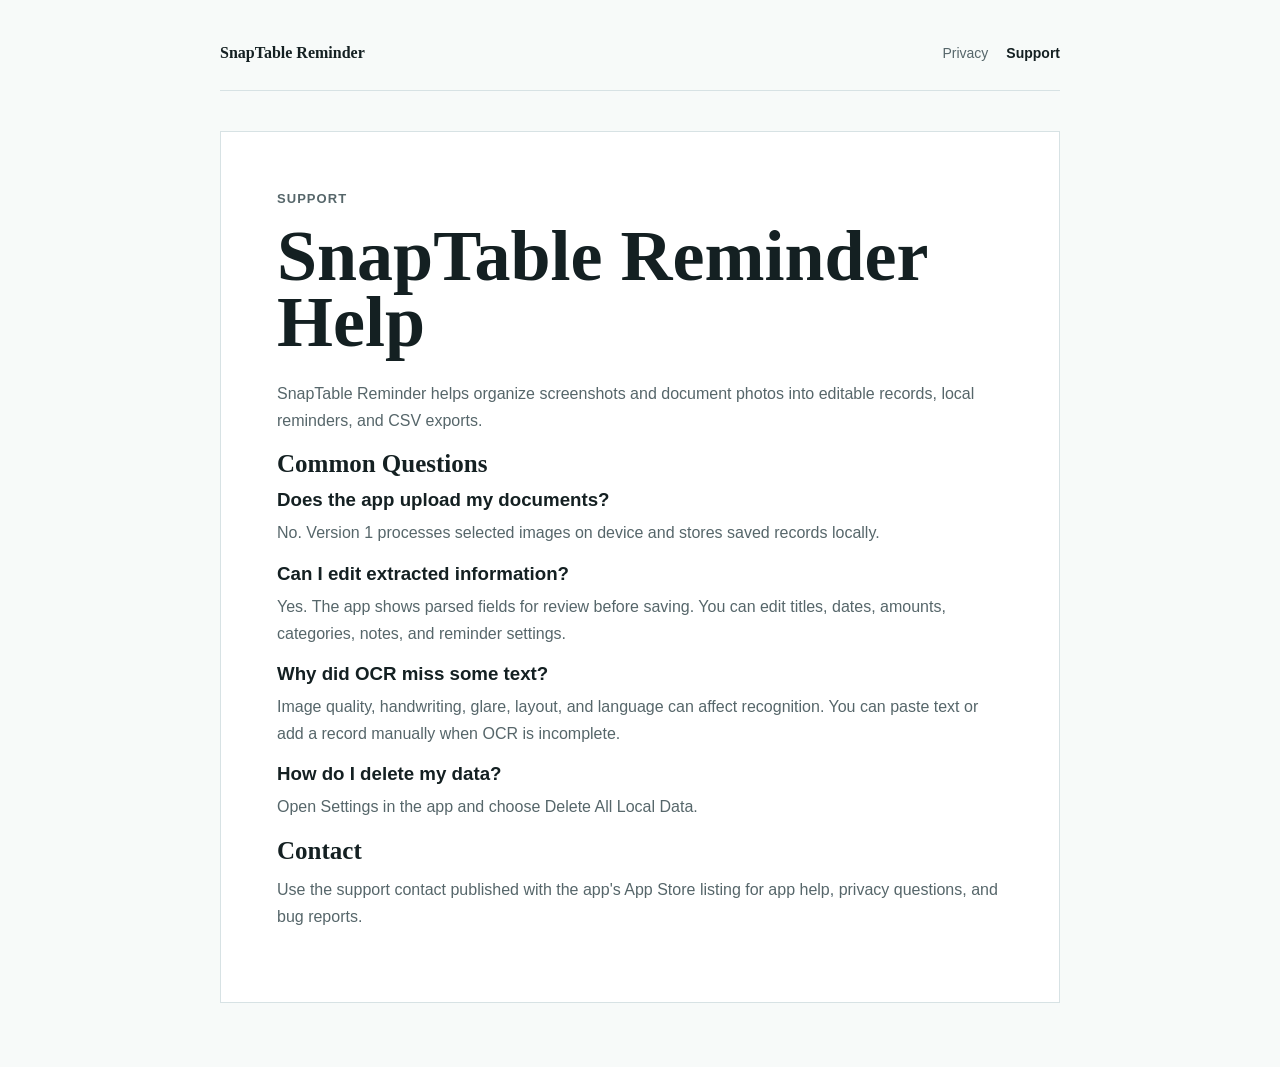
==== site/support.html @ 53bee6c2 "feat: add document scanning and app store site" ====
<!doctype html>
<html lang="en">
<head>
  <meta charset="utf-8">
  <meta name="viewport" content="width=device-width, initial-scale=1">
  <title>SnapTable Reminder Support</title>
  <meta name="description" content="Support page for SnapTable Reminder.">
  <link rel="stylesheet" href="styles.css">
</head>
<body>
  <main class="page narrow">
    <nav class="topbar" aria-label="Primary">
      <a class="brand" href="index.html">SnapTable Reminder</a>
      <div class="navlinks">
        <a href="privacy.html">Privacy</a>
        <a href="support.html" aria-current="page">Support</a>
      </div>
    </nav>

    <article class="doc">
      <p class="eyebrow">Support</p>
      <h1>SnapTable Reminder Help</h1>
      <p>SnapTable Reminder helps organize screenshots and document photos into editable records, local reminders, and CSV exports.</p>

      <h2>Common Questions</h2>
      <h3>Does the app upload my documents?</h3>
      <p>No. Version 1 processes selected images on device and stores saved records locally.</p>

      <h3>Can I edit extracted information?</h3>
      <p>Yes. The app shows parsed fields for review before saving. You can edit titles, dates, amounts, categories, notes, and reminder settings.</p>

      <h3>Why did OCR miss some text?</h3>
      <p>Image quality, handwriting, glare, layout, and language can affect recognition. You can paste text or add a record manually when OCR is incomplete.</p>

      <h3>How do I delete my data?</h3>
      <p>Open Settings in the app and choose Delete All Local Data.</p>

      <h2>Contact</h2>
      <p>Use the support contact published with the app's App Store listing for app help, privacy questions, and bug reports.</p>
    </article>
  </main>
</body>
</html>
---- site/styles.css ----
:root {
  color-scheme: light;
  --ink: #142022;
  --muted: #56666a;
  --line: #d7e2e4;
  --paper: #f7faf9;
  --panel: #ffffff;
  --teal: #167d83;
  --blue: #2d5fa7;
  --gold: #c9953a;
}

* {
  box-sizing: border-box;
}

body {
  margin: 0;
  background: var(--paper);
  color: var(--ink);
  font-family: ui-serif, Georgia, "Times New Roman", serif;
}

a {
  color: inherit;
}

.page {
  width: min(1120px, calc(100vw - 32px));
  margin: 0 auto;
  padding: 28px 0 64px;
}

.page.narrow {
  width: min(840px, calc(100vw - 32px));
}

.topbar {
  display: flex;
  align-items: center;
  justify-content: space-between;
  gap: 24px;
  padding: 16px 0 28px;
  border-bottom: 1px solid var(--line);
}

.brand {
  font-weight: 700;
  text-decoration: none;
  letter-spacing: 0;
}

.navlinks {
  display: flex;
  gap: 18px;
  font-family: ui-sans-serif, -apple-system, BlinkMacSystemFont, "Segoe UI", sans-serif;
  font-size: 14px;
}

.navlinks a {
  color: var(--muted);
  text-decoration: none;
}

.navlinks a[aria-current="page"] {
  color: var(--ink);
  font-weight: 700;
}

.hero {
  display: grid;
  grid-template-columns: minmax(0, 1.05fr) minmax(320px, 0.95fr);
  gap: 48px;
  align-items: center;
  min-height: 620px;
}

.eyebrow {
  color: var(--teal);
  font-family: ui-sans-serif, -apple-system, BlinkMacSystemFont, "Segoe UI", sans-serif;
  font-size: 13px;
  font-weight: 700;
  letter-spacing: 0.08em;
  text-transform: uppercase;
}

h1,
h2,
h3,
p {
  margin-top: 0;
}

h1 {
  max-width: 760px;
  font-size: clamp(48px, 8vw, 96px);
  line-height: 0.92;
  letter-spacing: 0;
  margin-bottom: 24px;
}

.lede {
  color: var(--muted);
  font-family: ui-sans-serif, -apple-system, BlinkMacSystemFont, "Segoe UI", sans-serif;
  font-size: 19px;
  line-height: 1.65;
  max-width: 620px;
}

.device-card {
  display: grid;
  place-items: center;
  min-height: 520px;
  border: 1px solid var(--line);
  background: linear-gradient(135deg, rgba(22, 125, 131, 0.11), rgba(45, 95, 167, 0.13));
}

.phone {
  width: min(300px, 86%);
  padding: 18px;
  border: 10px solid var(--ink);
  border-radius: 38px;
  background: var(--panel);
  box-shadow: 0 22px 60px rgba(20, 32, 34, 0.18);
  font-family: ui-sans-serif, -apple-system, BlinkMacSystemFont, "Segoe UI", sans-serif;
}

.phone-header {
  font-weight: 700;
  margin-bottom: 16px;
}

.scan-box {
  display: grid;
  gap: 10px;
  padding: 20px;
  min-height: 150px;
  background: #e9f2f3;
  border: 2px dashed var(--teal);
  margin-bottom: 18px;
}

.scan-box span,
.record-row {
  display: block;
  height: 14px;
  background: #c9d9dc;
}

.scan-box span:nth-child(2) {
  width: 82%;
}

.scan-box span:nth-child(3) {
  width: 64%;
}

.record-row {
  height: auto;
  margin-top: 10px;
  padding: 10px 12px;
  background: #f1f5f5;
  border-left: 4px solid var(--gold);
  font-size: 13px;
}

.record-row.strong {
  font-weight: 700;
}

.details {
  display: grid;
  grid-template-columns: repeat(3, 1fr);
  gap: 18px;
}

.details article,
.doc {
  background: var(--panel);
  border: 1px solid var(--line);
}

.details article {
  padding: 28px;
}

.details h2,
.doc h2 {
  font-size: 25px;
  line-height: 1.1;
  margin-bottom: 12px;
}

.details p,
.doc p {
  color: var(--muted);
  font-family: ui-sans-serif, -apple-system, BlinkMacSystemFont, "Segoe UI", sans-serif;
  line-height: 1.7;
}

.doc {
  margin-top: 40px;
  padding: clamp(28px, 5vw, 56px);
}

.doc h1 {
  font-size: clamp(42px, 7vw, 72px);
}

.doc h3 {
  margin-bottom: 8px;
  font-family: ui-sans-serif, -apple-system, BlinkMacSystemFont, "Segoe UI", sans-serif;
}

@media (max-width: 820px) {
  .topbar,
  .hero,
  .details {
    display: block;
  }

  .navlinks {
    margin-top: 14px;
  }

  .hero {
    min-height: auto;
    padding: 48px 0;
  }

  .device-card {
    min-height: 420px;
    margin-top: 32px;
  }

  .details article + article {
    margin-top: 16px;
  }
}
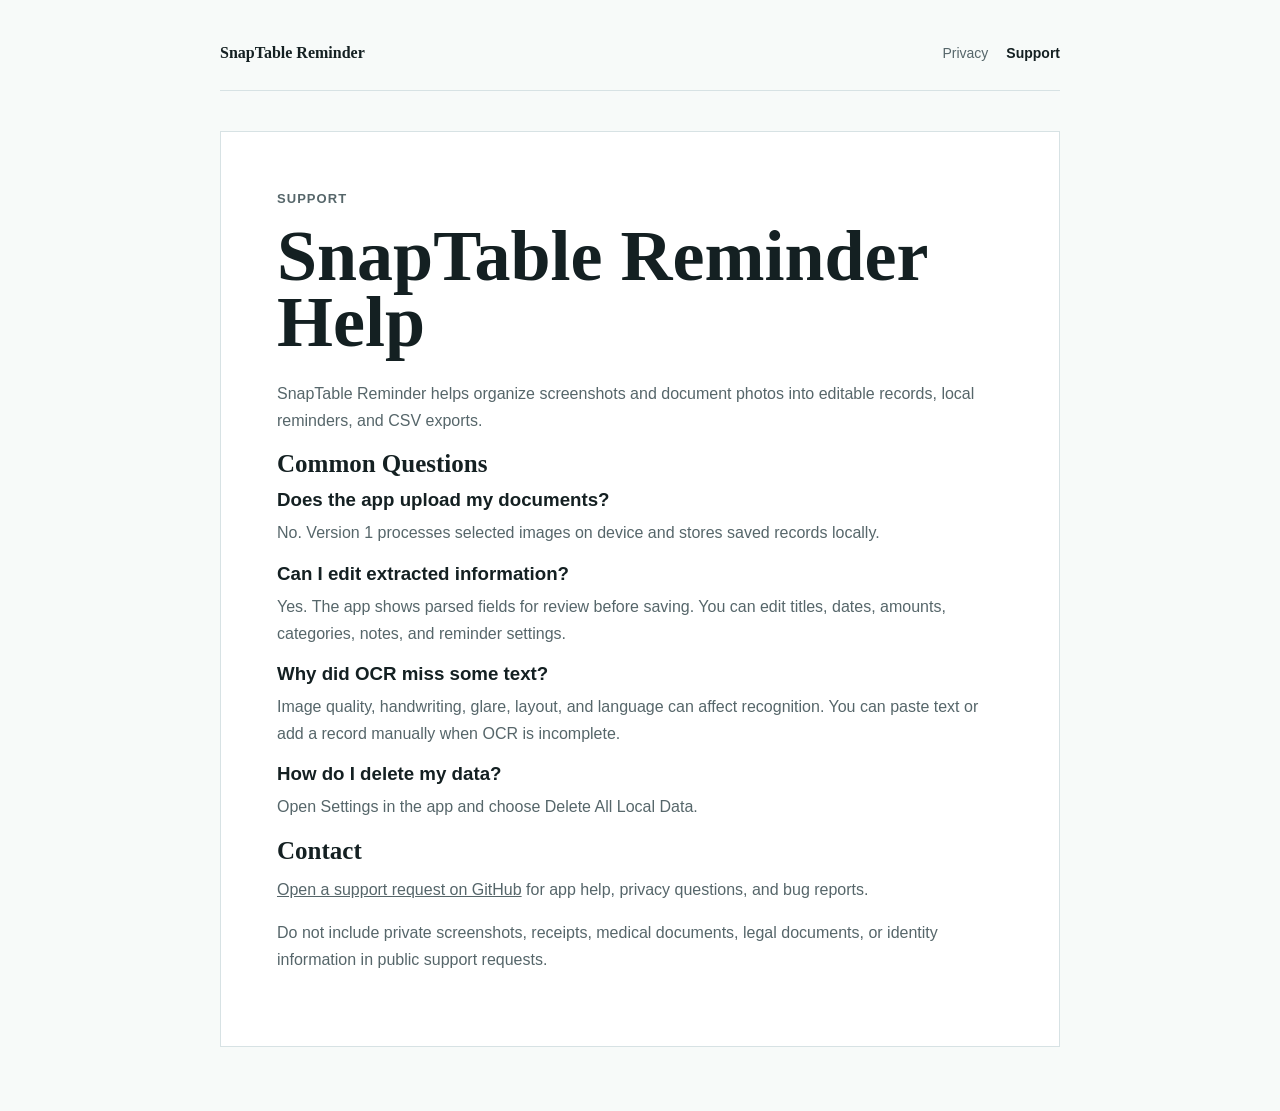
==== commit f09e0ab6: "docs: add public support request links" ====
--- a/site/support.html
+++ b/site/support.html
@@ -36,7 +36,8 @@
       <p>Open Settings in the app and choose Delete All Local Data.</p>
 
       <h2>Contact</h2>
-      <p>Use the support contact published with the app's App Store listing for app help, privacy questions, and bug reports.</p>
+      <p><a href="https://github.com/ahuxxly/snaptable-reminder-ios/issues">Open a support request on GitHub</a> for app help, privacy questions, and bug reports.</p>
+      <p>Do not include private screenshots, receipts, medical documents, legal documents, or identity information in public support requests.</p>
     </article>
   </main>
 </body>
